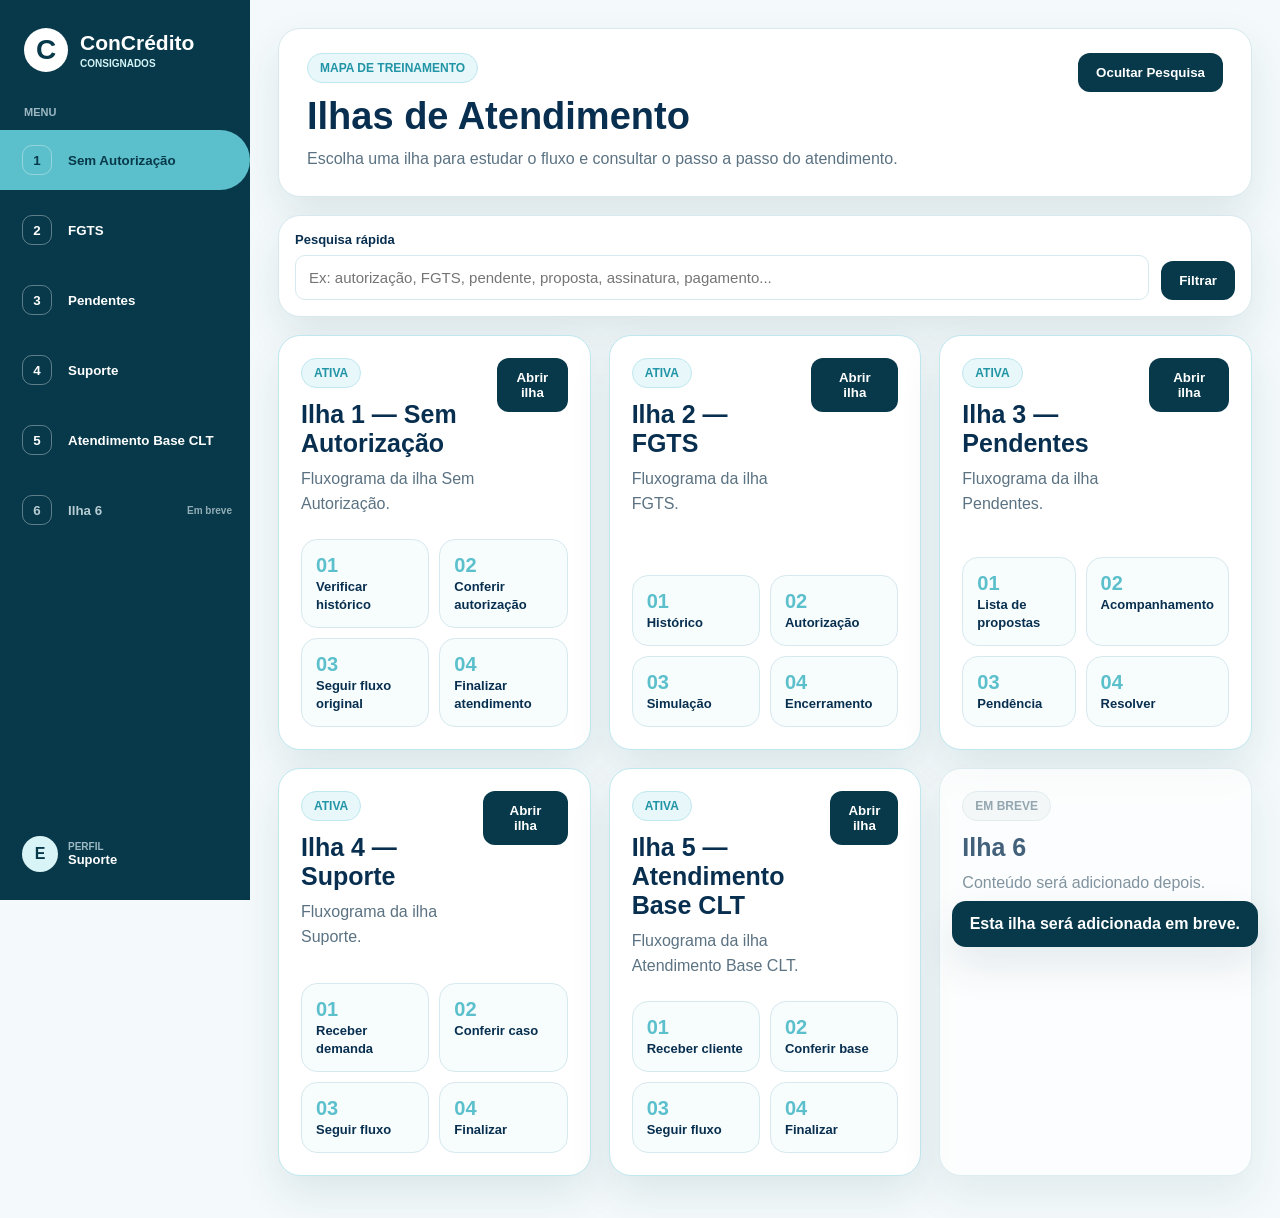
==== index.html @ 7a8b7700 "Add files via upload" ====
<!DOCTYPE html>
<html lang="pt-BR">
<head><meta charset="UTF-8"><meta name="viewport" content="width=device-width, initial-scale=1.0"><title>Ilhas de Treinamento | ConCrédito</title><link rel="stylesheet" href="style.css"></head>
<body>
  <aside class="sidebar">
    <button class="brand brand-home" id="brandHome" type="button" title="Voltar para a tela inicial"><div class="brand-icon">C</div><div><strong>ConCrédito</strong><span>CONSIGNADOS</span></div></button>
    <div class="menu-label">MENU</div>
    <nav class="nav">
      <button class="nav-item active" data-island="sem"><span class="nav-ico">1</span><span>Sem Autorização</span></button>
      <button class="nav-item" data-island="fgts"><span class="nav-ico">2</span><span>FGTS</span></button>
      <button class="nav-item" data-island="pendentes"><span class="nav-ico">3</span><span>Pendentes</span></button>
      <button class="nav-item" data-island="suporte"><span class="nav-ico">4</span><span>Suporte</span></button>
      <button class="nav-item" data-island="baseclt"><span class="nav-ico">5</span><span>Atendimento Base CLT</span></button>
      <button class="nav-item locked"><span class="nav-ico">6</span><span>Ilha 6</span><small>Em breve</small></button>
    </nav>
    <div class="profile"><div class="avatar">E</div><div><span>PERFIL</span><strong>Suporte</strong></div></div>
  </aside>

  <main class="main">
    <header class="topbar"><div><span class="pill">Mapa de Treinamento</span><h1>Ilhas de Atendimento</h1><p>Escolha uma ilha para estudar o fluxo e consultar o passo a passo do atendimento.</p></div><button class="top-action" id="toggleSearch">Ocultar Pesquisa</button></header>
    <section class="quick-search" id="quickSearch"><label>Pesquisa rápida<input type="text" id="searchInput" placeholder="Ex: autorização, FGTS, pendente, proposta, assinatura, pagamento..."></label><button id="filterBtn">Filtrar</button></section>

    <section class="dashboard" id="dashboard">
      <article class="card active-card"><div class="card-header"><div><span class="status">Ativa</span><h2>Ilha 1 — Sem Autorização</h2><p>Fluxograma da ilha Sem Autorização.</p></div><button class="primary open-island" data-open="sem">Abrir ilha</button></div><div class="steps"><div><strong>01</strong><span>Verificar histórico</span></div><div><strong>02</strong><span>Conferir autorização</span></div><div><strong>03</strong><span>Seguir fluxo original</span></div><div><strong>04</strong><span>Finalizar atendimento</span></div></div></article>
      <article class="card active-card small-card"><div class="card-header"><div><span class="status">Ativa</span><h2>Ilha 2 — FGTS</h2><p>Fluxograma da ilha FGTS.</p></div><button class="primary open-island" data-open="fgts">Abrir ilha</button></div><div class="steps"><div><strong>01</strong><span>Histórico</span></div><div><strong>02</strong><span>Autorização</span></div><div><strong>03</strong><span>Simulação</span></div><div><strong>04</strong><span>Encerramento</span></div></div></article>
      <article class="card active-card small-card"><div class="card-header"><div><span class="status">Ativa</span><h2>Ilha 3 — Pendentes</h2><p>Fluxograma da ilha Pendentes.</p></div><button class="primary open-island" data-open="pendentes">Abrir ilha</button></div><div class="steps"><div><strong>01</strong><span>Lista de propostas</span></div><div><strong>02</strong><span>Acompanhamento</span></div><div><strong>03</strong><span>Pendência</span></div><div><strong>04</strong><span>Resolver</span></div></div></article>
      <article class="card active-card small-card"><div class="card-header"><div><span class="status">Ativa</span><h2>Ilha 4 — Suporte</h2><p>Fluxograma da ilha Suporte.</p></div><button class="primary open-island" data-open="suporte">Abrir ilha</button></div><div class="steps"><div><strong>01</strong><span>Receber demanda</span></div><div><strong>02</strong><span>Conferir caso</span></div><div><strong>03</strong><span>Seguir fluxo</span></div><div><strong>04</strong><span>Finalizar</span></div></div></article>
      <article class="card active-card small-card"><div class="card-header"><div><span class="status">Ativa</span><h2>Ilha 5 — Atendimento Base CLT</h2><p>Fluxograma da ilha Atendimento Base CLT.</p></div><button class="primary open-island" data-open="baseclt">Abrir ilha</button></div><div class="steps"><div><strong>01</strong><span>Receber cliente</span></div><div><strong>02</strong><span>Conferir base</span></div><div><strong>03</strong><span>Seguir fluxo</span></div><div><strong>04</strong><span>Finalizar</span></div></div></article>
      <article class="card locked-card"><span class="status muted">Em breve</span><h2>Ilha 6</h2><p>Conteúdo será adicionado depois.</p></article>
    </section>

    <section class="island-view" id="islandView">
      <div class="view-header"><div><span class="pill">Ilha ativa</span><h2 id="islandTitle">Sem Autorização</h2><p id="islandDesc">Visualize o fluxograma oficial incorporado diretamente do Miro.</p></div><div class="view-actions"><button class="secondary" id="fullBtn">Tela cheia</button><a class="secondary link-btn" id="pdfLink" href="assets/ilha-sem-autorizacao.pdf" target="_blank">PDF</a><button class="primary" id="backMap">Voltar ao mapa</button></div></div>
      <div class="flow-wrapper" id="flowWrapper"><img id="flowImage" src="assets/ilha-sem-autorizacao-visivel.png" width="4407" height="4593" alt="Fluxograma"><iframe id="miroFrame" class="miro-frame" src="" frameborder="0" scrolling="no" allow="fullscreen; clipboard-read; clipboard-write" allowfullscreen></iframe></div>
    </section>
  </main>
  <div class="toast" id="toast">Esta ilha será adicionada em breve.</div>
  <script>
    window.ILHAS = {
      sem: {title:"Sem Autorização", desc:"Fluxograma da ilha Sem Autorização.", image:"assets/ilha-sem-autorizacao-visivel.png", pdf:"assets/ilha-sem-autorizacao.pdf", width:4407, height:4593, fitZoom:0.34, visibleZoom:0.62, miro:"https://miro.com/app/live-embed/uXjVHEZw_Og=/?focusWidget=3458764676454977242&embedMode=view_only_without_ui&embedId=139109208889", miroOpen:"https://miro.com/app/board/uXjVHEZw_Og=/"},
      fgts: {title:"FGTS", desc:"Fluxograma da ilha FGTS.", image:"assets/ilha-fgts-visivel.png", pdf:"assets/ilha-fgts.pdf", width:4290, height:4719, fitZoom:0.34, visibleZoom:0.62, miro:"https://miro.com/app/live-embed/uXjVHEZw_Og=/?focusWidget=3458764676471872212&embedMode=view_only_without_ui&embedId=154525597341", miroOpen:"https://miro.com/app/board/uXjVHEZw_Og=/"},
      pendentes: {title:"Pendentes", desc:"Fluxograma da ilha Pendentes.", image:"assets/ilha-pendentes-visivel.png", pdf:"assets/ilha-pendentes.pdf", width:2571, height:3495, fitZoom:0.34, visibleZoom:0.62, miro:"https://miro.com/app/live-embed/uXjVHEZw_Og=/?focusWidget=3458764676541849241&embedMode=view_only_without_ui&embedId=528216711393", miroOpen:"https://miro.com/app/board/uXjVHEZw_Og=/"},
      suporte: {title:"Suporte", desc:"Fluxograma da ilha Suporte.", image:"", pdf:"assets/ilha-suporte.pdf", width:0, height:0, fitZoom:0.34, visibleZoom:0.62, miro:"https://miro.com/app/live-embed/uXjVHEZw_Og=/?focusWidget=3458764676012333990&embedMode=view_only_without_ui&embedId=400659696402", miroOpen:"https://miro.com/app/board/uXjVHEZw_Og=/"},
      baseclt: {title:"Atendimento Base CLT", desc:"Fluxograma da ilha Atendimento Base CLT.", image:"", pdf:"assets/ilha-atendimento-base-clt.pdf", width:0, height:0, fitZoom:0.34, visibleZoom:0.62, miro:"https://miro.com/app/live-embed/uXjVHEZw_Og=/?focusWidget=3458764676032969367&embedMode=view_only_without_ui&embedId=987034896039", miroOpen:"https://miro.com/app/board/uXjVHEZw_Og=/"}
    };
  </script>
  <script src="script.js"></script>
</body></html>
---- style.css ----
:root{--dark:#07394A;--turq:#5CC0CC;--bg:#F4FAFB;--line:#D7E9EE;--text:#082F4F;--muted:#5B7282;--shadow:0 18px 40px rgba(7,57,74,.10)}*{box-sizing:border-box}body{margin:0;min-height:100vh;font-family:Arial,Helvetica,sans-serif;color:var(--text);background:var(--bg);display:flex}button,input{font-family:inherit}.sidebar{width:250px;min-height:100vh;background:var(--dark);color:#fff;position:fixed;left:0;top:0;padding:28px 0;display:flex;flex-direction:column}.brand{display:flex;gap:12px;align-items:center;padding:0 24px 34px}.brand-home{width:100%;border:0;background:transparent;color:#fff;text-align:left;cursor:pointer}.brand-home:hover .brand-icon{transform:scale(1.04)}.brand-icon{width:44px;height:44px;transition:.2s;border-radius:50%;background:#fff;color:var(--dark);display:grid;place-items:center;font-size:28px;font-weight:900}.brand strong{display:block;font-size:21px}.brand span{font-size:10px;font-weight:900;color:#D4F4F7}.menu-label{color:#9DB8C2;font-size:11px;font-weight:900;padding:0 24px 12px}.nav{display:grid;gap:10px}.nav-item{width:100%;border:0;background:transparent;color:#fff;display:grid;grid-template-columns:34px 1fr auto;align-items:center;gap:12px;text-align:left;padding:15px 18px 15px 22px;cursor:pointer;font-weight:800;border-radius:0 999px 999px 0;transition:.2s}.nav-item:hover{background:rgba(255,255,255,.08)}.nav-item.active{background:var(--turq);color:var(--dark)}.nav-item.locked{color:#B6CBD2}.nav-item small{font-size:10px;opacity:.8}.nav-ico{width:30px;height:30px;border-radius:10px;border:1px solid rgba(255,255,255,.35);display:grid;place-items:center;font-weight:900}.profile{margin-top:auto;padding:20px 22px 0;display:flex;gap:10px;align-items:center}.avatar{width:36px;height:36px;border-radius:50%;display:grid;place-items:center;background:#D9F4F7;color:var(--dark);font-weight:900}.profile span{display:block;color:#9DB8C2;font-size:10px;font-weight:900}.profile strong{display:block;font-size:13px}.main{margin-left:250px;width:calc(100% - 250px);min-height:100vh;padding:28px 28px 42px}.topbar,.quick-search,.card,.view-header,.flow-wrapper,.zoom-info{background:#fff;border:1px solid var(--line);border-radius:22px;box-shadow:var(--shadow)}.topbar{padding:24px 28px;display:flex;justify-content:space-between;gap:18px;align-items:flex-start}.pill,.status{display:inline-flex;width:max-content;border-radius:999px;padding:7px 12px;background:#E7F7FA;color:#2194A5;border:1px solid #BFE8EF;font-size:12px;font-weight:900;text-transform:uppercase}.status.muted{background:#F3F7F8;color:#748A96;border-color:#DCE8EB}h1,h2{margin:12px 0 8px;color:var(--text)}h1{font-size:38px}h2{font-size:25px}p{color:var(--muted);line-height:1.6;margin:0}.top-action,.primary,.secondary,#filterBtn{border:0;border-radius:12px;cursor:pointer;font-weight:900;padding:12px 18px;text-decoration:none;display:inline-flex;align-items:center;justify-content:center}.top-action,.primary,#filterBtn{background:var(--dark);color:#fff}.secondary{background:#fff;color:var(--dark);border:1px solid var(--turq)}.quick-search{margin:18px 0;padding:16px;display:flex;gap:12px;align-items:flex-end}.quick-search label{flex:1;font-size:13px;font-weight:900}.quick-search input{margin-top:8px;width:100%;border:1px solid var(--line);border-radius:10px;padding:13px;font-size:15px}.dashboard{display:grid;grid-template-columns:repeat(3,minmax(0,1fr));gap:18px}.card{padding:22px;min-height:260px;display:flex;flex-direction:column}.active-card{border-color:#BFE8EF}.dashboard .active-card:first-child{grid-column:span 1}.small-card{grid-column:span 1}.card-header{display:flex;align-items:flex-start;justify-content:space-between;gap:16px}.steps{display:grid;grid-template-columns:repeat(2,1fr);gap:10px;margin-top:auto;padding-top:22px}.small-card .steps{grid-template-columns:repeat(2,1fr)}.steps div{background:#F7FCFD;border:1px solid var(--line);border-radius:16px;padding:14px}.steps strong{display:block;color:var(--turq);font-size:20px}.steps span{font-weight:800;font-size:13px}.locked-card{opacity:.75}.island-view{display:none;margin-top:18px}.island-view.active{display:block}.view-header{padding:22px;display:flex;justify-content:space-between;gap:16px;align-items:flex-start}.view-actions{display:flex;gap:10px;flex-wrap:wrap}.zoom-info{margin:16px 0;padding:14px 16px;color:var(--muted)}.flow-wrapper{height:calc(100vh - 315px);min-height:690px;overflow:auto;padding:0;cursor:grab;background:#fff;position:relative}.flow-wrapper:active{cursor:grabbing}.flow-wrapper img{display:block;max-width:none;height:auto;transform-origin:top left;transition:transform .12s ease;user-select:none;-webkit-user-drag:none}.toast{position:fixed;right:22px;bottom:22px;background:var(--dark);color:#fff;padding:14px 18px;border-radius:14px;box-shadow:var(--shadow);transform:translateY(150%);transition:.25s;font-weight:800}.toast.show{transform:translateY(0)}.hidden{display:none!important}@media(max-width:1000px){.sidebar{width:82px}.brand div:not(.brand-icon),.menu-label,.nav-item span:not(.nav-ico),.nav-item small,.profile div{display:none}.nav-item{grid-template-columns:1fr;border-radius:0 22px 22px 0;justify-items:center}.main{margin-left:82px;width:calc(100% - 82px)}.dashboard{grid-template-columns:1fr}.dashboard .active-card:first-child,.active-card,.small-card{grid-column:span 1}.steps,.small-card .steps{grid-template-columns:1fr 1fr}.topbar,.view-header,.quick-search{flex-direction:column}}@media(max-width:620px){.main{padding:18px}.steps,.small-card .steps{grid-template-columns:1fr}h1{font-size:30px}.flow-wrapper{min-height:560px}}.miro-frame{display:none;width:100%;height:100%;min-height:690px;border:0;background:#fff;border-radius:20px}.flow-wrapper.miro-mode{padding:0;overflow:hidden;cursor:default}.view-actions button:disabled{opacity:.45;cursor:not-allowed}.flow-wrapper:fullscreen{height:100vh!important;min-height:100vh;border-radius:0}.flow-wrapper:fullscreen .miro-frame{height:100vh!important;min-height:100vh;border-radius:0}
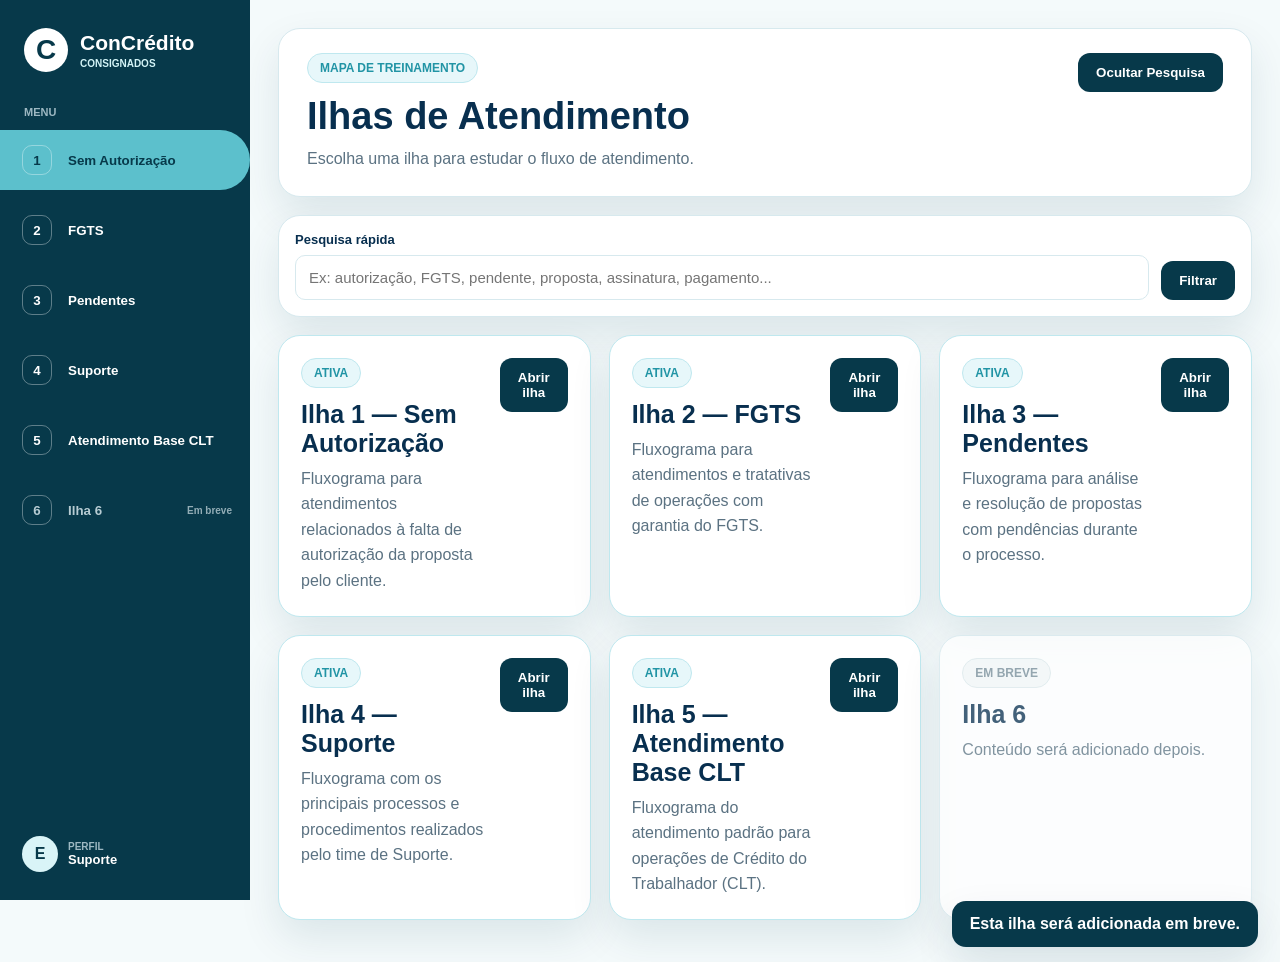
==== commit 64d83454: "Add files via upload" ====
--- a/index.html
+++ b/index.html
@@ -17,15 +17,15 @@
   </aside>
 
   <main class="main">
-    <header class="topbar"><div><span class="pill">Mapa de Treinamento</span><h1>Ilhas de Atendimento</h1><p>Escolha uma ilha para estudar o fluxo e consultar o passo a passo do atendimento.</p></div><button class="top-action" id="toggleSearch">Ocultar Pesquisa</button></header>
+    <header class="topbar"><div><span class="pill">Mapa de Treinamento</span><h1>Ilhas de Atendimento</h1><p>Escolha uma ilha para estudar o fluxo de atendimento.</p></div><button class="top-action" id="toggleSearch">Ocultar Pesquisa</button></header>
     <section class="quick-search" id="quickSearch"><label>Pesquisa rápida<input type="text" id="searchInput" placeholder="Ex: autorização, FGTS, pendente, proposta, assinatura, pagamento..."></label><button id="filterBtn">Filtrar</button></section>
 
     <section class="dashboard" id="dashboard">
-      <article class="card active-card"><div class="card-header"><div><span class="status">Ativa</span><h2>Ilha 1 — Sem Autorização</h2><p>Fluxograma da ilha Sem Autorização.</p></div><button class="primary open-island" data-open="sem">Abrir ilha</button></div><div class="steps"><div><strong>01</strong><span>Verificar histórico</span></div><div><strong>02</strong><span>Conferir autorização</span></div><div><strong>03</strong><span>Seguir fluxo original</span></div><div><strong>04</strong><span>Finalizar atendimento</span></div></div></article>
-      <article class="card active-card small-card"><div class="card-header"><div><span class="status">Ativa</span><h2>Ilha 2 — FGTS</h2><p>Fluxograma da ilha FGTS.</p></div><button class="primary open-island" data-open="fgts">Abrir ilha</button></div><div class="steps"><div><strong>01</strong><span>Histórico</span></div><div><strong>02</strong><span>Autorização</span></div><div><strong>03</strong><span>Simulação</span></div><div><strong>04</strong><span>Encerramento</span></div></div></article>
-      <article class="card active-card small-card"><div class="card-header"><div><span class="status">Ativa</span><h2>Ilha 3 — Pendentes</h2><p>Fluxograma da ilha Pendentes.</p></div><button class="primary open-island" data-open="pendentes">Abrir ilha</button></div><div class="steps"><div><strong>01</strong><span>Lista de propostas</span></div><div><strong>02</strong><span>Acompanhamento</span></div><div><strong>03</strong><span>Pendência</span></div><div><strong>04</strong><span>Resolver</span></div></div></article>
-      <article class="card active-card small-card"><div class="card-header"><div><span class="status">Ativa</span><h2>Ilha 4 — Suporte</h2><p>Fluxograma da ilha Suporte.</p></div><button class="primary open-island" data-open="suporte">Abrir ilha</button></div><div class="steps"><div><strong>01</strong><span>Receber demanda</span></div><div><strong>02</strong><span>Conferir caso</span></div><div><strong>03</strong><span>Seguir fluxo</span></div><div><strong>04</strong><span>Finalizar</span></div></div></article>
-      <article class="card active-card small-card"><div class="card-header"><div><span class="status">Ativa</span><h2>Ilha 5 — Atendimento Base CLT</h2><p>Fluxograma da ilha Atendimento Base CLT.</p></div><button class="primary open-island" data-open="baseclt">Abrir ilha</button></div><div class="steps"><div><strong>01</strong><span>Receber cliente</span></div><div><strong>02</strong><span>Conferir base</span></div><div><strong>03</strong><span>Seguir fluxo</span></div><div><strong>04</strong><span>Finalizar</span></div></div></article>
+      <article class="card active-card"><div class="card-header"><div><span class="status">Ativa</span><h2>Ilha 1 — Sem Autorização</h2><p>Fluxograma para atendimentos relacionados à falta de autorização da proposta pelo cliente.</p></div><button class="primary open-island" data-open="sem">Abrir ilha</button></div></article>
+      <article class="card active-card small-card"><div class="card-header"><div><span class="status">Ativa</span><h2>Ilha 2 — FGTS</h2><p>Fluxograma para atendimentos e tratativas de operações com garantia do FGTS.</p></div><button class="primary open-island" data-open="fgts">Abrir ilha</button></div></article>
+      <article class="card active-card small-card"><div class="card-header"><div><span class="status">Ativa</span><h2>Ilha 3 — Pendentes</h2><p>Fluxograma para análise e resolução de propostas com pendências durante o processo.</p></div><button class="primary open-island" data-open="pendentes">Abrir ilha</button></div></article>
+      <article class="card active-card small-card"><div class="card-header"><div><span class="status">Ativa</span><h2>Ilha 4 — Suporte</h2><p>Fluxograma com os principais processos e procedimentos realizados pelo time de Suporte.</p></div><button class="primary open-island" data-open="suporte">Abrir ilha</button></div></article>
+      <article class="card active-card small-card"><div class="card-header"><div><span class="status">Ativa</span><h2>Ilha 5 — Atendimento Base CLT</h2><p>Fluxograma do atendimento padrão para operações de Crédito do Trabalhador (CLT).</p></div><button class="primary open-island" data-open="baseclt">Abrir ilha</button></div></article>
       <article class="card locked-card"><span class="status muted">Em breve</span><h2>Ilha 6</h2><p>Conteúdo será adicionado depois.</p></article>
     </section>
 
@@ -37,11 +37,11 @@
   <div class="toast" id="toast">Esta ilha será adicionada em breve.</div>
   <script>
     window.ILHAS = {
-      sem: {title:"Sem Autorização", desc:"Fluxograma da ilha Sem Autorização.", image:"assets/ilha-sem-autorizacao-visivel.png", pdf:"assets/ilha-sem-autorizacao.pdf", width:4407, height:4593, fitZoom:0.34, visibleZoom:0.62, miro:"https://miro.com/app/live-embed/uXjVHEZw_Og=/?focusWidget=3458764676454977242&embedMode=view_only_without_ui&embedId=139109208889", miroOpen:"https://miro.com/app/board/uXjVHEZw_Og=/"},
-      fgts: {title:"FGTS", desc:"Fluxograma da ilha FGTS.", image:"assets/ilha-fgts-visivel.png", pdf:"assets/ilha-fgts.pdf", width:4290, height:4719, fitZoom:0.34, visibleZoom:0.62, miro:"https://miro.com/app/live-embed/uXjVHEZw_Og=/?focusWidget=3458764676471872212&embedMode=view_only_without_ui&embedId=154525597341", miroOpen:"https://miro.com/app/board/uXjVHEZw_Og=/"},
-      pendentes: {title:"Pendentes", desc:"Fluxograma da ilha Pendentes.", image:"assets/ilha-pendentes-visivel.png", pdf:"assets/ilha-pendentes.pdf", width:2571, height:3495, fitZoom:0.34, visibleZoom:0.62, miro:"https://miro.com/app/live-embed/uXjVHEZw_Og=/?focusWidget=3458764676541849241&embedMode=view_only_without_ui&embedId=528216711393", miroOpen:"https://miro.com/app/board/uXjVHEZw_Og=/"},
-      suporte: {title:"Suporte", desc:"Fluxograma da ilha Suporte.", image:"", pdf:"assets/ilha-suporte.pdf", width:0, height:0, fitZoom:0.34, visibleZoom:0.62, miro:"https://miro.com/app/live-embed/uXjVHEZw_Og=/?focusWidget=3458764676012333990&embedMode=view_only_without_ui&embedId=400659696402", miroOpen:"https://miro.com/app/board/uXjVHEZw_Og=/"},
-      baseclt: {title:"Atendimento Base CLT", desc:"Fluxograma da ilha Atendimento Base CLT.", image:"", pdf:"assets/ilha-atendimento-base-clt.pdf", width:0, height:0, fitZoom:0.34, visibleZoom:0.62, miro:"https://miro.com/app/live-embed/uXjVHEZw_Og=/?focusWidget=3458764676032969367&embedMode=view_only_without_ui&embedId=987034896039", miroOpen:"https://miro.com/app/board/uXjVHEZw_Og=/"}
+      sem: {title:"Sem Autorização", desc:"Fluxograma para atendimentos relacionados à falta de autorização da proposta pelo cliente.", image:"assets/ilha-sem-autorizacao-visivel.png", pdf:"assets/ilha-sem-autorizacao.pdf", width:4407, height:4593, fitZoom:0.34, visibleZoom:0.62, miro:"https://miro.com/app/live-embed/uXjVHEZw_Og=/?focusWidget=3458764676454977242&embedMode=view_only_without_ui&embedId=139109208889", miroOpen:"https://miro.com/app/board/uXjVHEZw_Og=/"},
+      fgts: {title:"FGTS", desc:"Fluxograma para atendimentos e tratativas de operações com garantia do FGTS.", image:"assets/ilha-fgts-visivel.png", pdf:"assets/ilha-fgts.pdf", width:4290, height:4719, fitZoom:0.34, visibleZoom:0.62, miro:"https://miro.com/app/live-embed/uXjVHEZw_Og=/?focusWidget=3458764676471872212&embedMode=view_only_without_ui&embedId=154525597341", miroOpen:"https://miro.com/app/board/uXjVHEZw_Og=/"},
+      pendentes: {title:"Pendentes", desc:"Fluxograma para análise e resolução de propostas com pendências durante o processo.", image:"assets/ilha-pendentes-visivel.png", pdf:"assets/ilha-pendentes.pdf", width:2571, height:3495, fitZoom:0.34, visibleZoom:0.62, miro:"https://miro.com/app/live-embed/uXjVHEZw_Og=/?focusWidget=3458764676541849241&embedMode=view_only_without_ui&embedId=528216711393", miroOpen:"https://miro.com/app/board/uXjVHEZw_Og=/"},
+      suporte: {title:"Suporte", desc:"Fluxograma com os principais processos e procedimentos realizados pelo time de Suporte.", image:"", pdf:"assets/ilha-suporte.pdf", width:0, height:0, fitZoom:0.34, visibleZoom:0.62, miro:"https://miro.com/app/live-embed/uXjVHEZw_Og=/?focusWidget=3458764676012333990&embedMode=view_only_without_ui&embedId=400659696402", miroOpen:"https://miro.com/app/board/uXjVHEZw_Og=/"},
+      baseclt: {title:"Atendimento Base CLT", desc:"Fluxograma do atendimento padrão para operações de Crédito do Trabalhador (CLT).", image:"", pdf:"assets/ilha-atendimento-base-clt.pdf", width:0, height:0, fitZoom:0.34, visibleZoom:0.62, miro:"https://miro.com/app/live-embed/uXjVHEZw_Og=/?focusWidget=3458764676032969367&embedMode=view_only_without_ui&embedId=987034896039", miroOpen:"https://miro.com/app/board/uXjVHEZw_Og=/"}
     };
   </script>
   <script src="script.js"></script>
--- a/style.css
+++ b/style.css
@@ -1 +1 @@
-:root{--dark:#07394A;--turq:#5CC0CC;--bg:#F4FAFB;--line:#D7E9EE;--text:#082F4F;--muted:#5B7282;--shadow:0 18px 40px rgba(7,57,74,.10)}*{box-sizing:border-box}body{margin:0;min-height:100vh;font-family:Arial,Helvetica,sans-serif;color:var(--text);background:var(--bg);display:flex}button,input{font-family:inherit}.sidebar{width:250px;min-height:100vh;background:var(--dark);color:#fff;position:fixed;left:0;top:0;padding:28px 0;display:flex;flex-direction:column}.brand{display:flex;gap:12px;align-items:center;padding:0 24px 34px}.brand-home{width:100%;border:0;background:transparent;color:#fff;text-align:left;cursor:pointer}.brand-home:hover .brand-icon{transform:scale(1.04)}.brand-icon{width:44px;height:44px;transition:.2s;border-radius:50%;background:#fff;color:var(--dark);display:grid;place-items:center;font-size:28px;font-weight:900}.brand strong{display:block;font-size:21px}.brand span{font-size:10px;font-weight:900;color:#D4F4F7}.menu-label{color:#9DB8C2;font-size:11px;font-weight:900;padding:0 24px 12px}.nav{display:grid;gap:10px}.nav-item{width:100%;border:0;background:transparent;color:#fff;display:grid;grid-template-columns:34px 1fr auto;align-items:center;gap:12px;text-align:left;padding:15px 18px 15px 22px;cursor:pointer;font-weight:800;border-radius:0 999px 999px 0;transition:.2s}.nav-item:hover{background:rgba(255,255,255,.08)}.nav-item.active{background:var(--turq);color:var(--dark)}.nav-item.locked{color:#B6CBD2}.nav-item small{font-size:10px;opacity:.8}.nav-ico{width:30px;height:30px;border-radius:10px;border:1px solid rgba(255,255,255,.35);display:grid;place-items:center;font-weight:900}.profile{margin-top:auto;padding:20px 22px 0;display:flex;gap:10px;align-items:center}.avatar{width:36px;height:36px;border-radius:50%;display:grid;place-items:center;background:#D9F4F7;color:var(--dark);font-weight:900}.profile span{display:block;color:#9DB8C2;font-size:10px;font-weight:900}.profile strong{display:block;font-size:13px}.main{margin-left:250px;width:calc(100% - 250px);min-height:100vh;padding:28px 28px 42px}.topbar,.quick-search,.card,.view-header,.flow-wrapper,.zoom-info{background:#fff;border:1px solid var(--line);border-radius:22px;box-shadow:var(--shadow)}.topbar{padding:24px 28px;display:flex;justify-content:space-between;gap:18px;align-items:flex-start}.pill,.status{display:inline-flex;width:max-content;border-radius:999px;padding:7px 12px;background:#E7F7FA;color:#2194A5;border:1px solid #BFE8EF;font-size:12px;font-weight:900;text-transform:uppercase}.status.muted{background:#F3F7F8;color:#748A96;border-color:#DCE8EB}h1,h2{margin:12px 0 8px;color:var(--text)}h1{font-size:38px}h2{font-size:25px}p{color:var(--muted);line-height:1.6;margin:0}.top-action,.primary,.secondary,#filterBtn{border:0;border-radius:12px;cursor:pointer;font-weight:900;padding:12px 18px;text-decoration:none;display:inline-flex;align-items:center;justify-content:center}.top-action,.primary,#filterBtn{background:var(--dark);color:#fff}.secondary{background:#fff;color:var(--dark);border:1px solid var(--turq)}.quick-search{margin:18px 0;padding:16px;display:flex;gap:12px;align-items:flex-end}.quick-search label{flex:1;font-size:13px;font-weight:900}.quick-search input{margin-top:8px;width:100%;border:1px solid var(--line);border-radius:10px;padding:13px;font-size:15px}.dashboard{display:grid;grid-template-columns:repeat(3,minmax(0,1fr));gap:18px}.card{padding:22px;min-height:260px;display:flex;flex-direction:column}.active-card{border-color:#BFE8EF}.dashboard .active-card:first-child{grid-column:span 1}.small-card{grid-column:span 1}.card-header{display:flex;align-items:flex-start;justify-content:space-between;gap:16px}.steps{display:grid;grid-template-columns:repeat(2,1fr);gap:10px;margin-top:auto;padding-top:22px}.small-card .steps{grid-template-columns:repeat(2,1fr)}.steps div{background:#F7FCFD;border:1px solid var(--line);border-radius:16px;padding:14px}.steps strong{display:block;color:var(--turq);font-size:20px}.steps span{font-weight:800;font-size:13px}.locked-card{opacity:.75}.island-view{display:none;margin-top:18px}.island-view.active{display:block}.view-header{padding:22px;display:flex;justify-content:space-between;gap:16px;align-items:flex-start}.view-actions{display:flex;gap:10px;flex-wrap:wrap}.zoom-info{margin:16px 0;padding:14px 16px;color:var(--muted)}.flow-wrapper{height:calc(100vh - 315px);min-height:690px;overflow:auto;padding:0;cursor:grab;background:#fff;position:relative}.flow-wrapper:active{cursor:grabbing}.flow-wrapper img{display:block;max-width:none;height:auto;transform-origin:top left;transition:transform .12s ease;user-select:none;-webkit-user-drag:none}.toast{position:fixed;right:22px;bottom:22px;background:var(--dark);color:#fff;padding:14px 18px;border-radius:14px;box-shadow:var(--shadow);transform:translateY(150%);transition:.25s;font-weight:800}.toast.show{transform:translateY(0)}.hidden{display:none!important}@media(max-width:1000px){.sidebar{width:82px}.brand div:not(.brand-icon),.menu-label,.nav-item span:not(.nav-ico),.nav-item small,.profile div{display:none}.nav-item{grid-template-columns:1fr;border-radius:0 22px 22px 0;justify-items:center}.main{margin-left:82px;width:calc(100% - 82px)}.dashboard{grid-template-columns:1fr}.dashboard .active-card:first-child,.active-card,.small-card{grid-column:span 1}.steps,.small-card .steps{grid-template-columns:1fr 1fr}.topbar,.view-header,.quick-search{flex-direction:column}}@media(max-width:620px){.main{padding:18px}.steps,.small-card .steps{grid-template-columns:1fr}h1{font-size:30px}.flow-wrapper{min-height:560px}}.miro-frame{display:none;width:100%;height:100%;min-height:690px;border:0;background:#fff;border-radius:20px}.flow-wrapper.miro-mode{padding:0;overflow:hidden;cursor:default}.view-actions button:disabled{opacity:.45;cursor:not-allowed}.flow-wrapper:fullscreen{height:100vh!important;min-height:100vh;border-radius:0}.flow-wrapper:fullscreen .miro-frame{height:100vh!important;min-height:100vh;border-radius:0}
+:root{--dark:#07394A;--turq:#5CC0CC;--bg:#F4FAFB;--line:#D7E9EE;--text:#082F4F;--muted:#5B7282;--shadow:0 18px 40px rgba(7,57,74,.10)}*{box-sizing:border-box}body{margin:0;min-height:100vh;font-family:Arial,Helvetica,sans-serif;color:var(--text);background:var(--bg);display:flex}button,input{font-family:inherit}.sidebar{width:250px;min-height:100vh;background:var(--dark);color:#fff;position:fixed;left:0;top:0;padding:28px 0;display:flex;flex-direction:column}.brand{display:flex;gap:12px;align-items:center;padding:0 24px 34px}.brand-home{width:100%;border:0;background:transparent;color:#fff;text-align:left;cursor:pointer}.brand-home:hover .brand-icon{transform:scale(1.04)}.brand-icon{width:44px;height:44px;transition:.2s;border-radius:50%;background:#fff;color:var(--dark);display:grid;place-items:center;font-size:28px;font-weight:900}.brand strong{display:block;font-size:21px}.brand span{font-size:10px;font-weight:900;color:#D4F4F7}.menu-label{color:#9DB8C2;font-size:11px;font-weight:900;padding:0 24px 12px}.nav{display:grid;gap:10px}.nav-item{width:100%;border:0;background:transparent;color:#fff;display:grid;grid-template-columns:34px 1fr auto;align-items:center;gap:12px;text-align:left;padding:15px 18px 15px 22px;cursor:pointer;font-weight:800;border-radius:0 999px 999px 0;transition:.2s}.nav-item:hover{background:rgba(255,255,255,.08)}.nav-item.active{background:var(--turq);color:var(--dark)}.nav-item.locked{color:#B6CBD2}.nav-item small{font-size:10px;opacity:.8}.nav-ico{width:30px;height:30px;border-radius:10px;border:1px solid rgba(255,255,255,.35);display:grid;place-items:center;font-weight:900}.profile{margin-top:auto;padding:20px 22px 0;display:flex;gap:10px;align-items:center}.avatar{width:36px;height:36px;border-radius:50%;display:grid;place-items:center;background:#D9F4F7;color:var(--dark);font-weight:900}.profile span{display:block;color:#9DB8C2;font-size:10px;font-weight:900}.profile strong{display:block;font-size:13px}.main{margin-left:250px;width:calc(100% - 250px);min-height:100vh;padding:28px 28px 42px}.topbar,.quick-search,.card,.view-header,.flow-wrapper,.zoom-info{background:#fff;border:1px solid var(--line);border-radius:22px;box-shadow:var(--shadow)}.topbar{padding:24px 28px;display:flex;justify-content:space-between;gap:18px;align-items:flex-start}.pill,.status{display:inline-flex;width:max-content;border-radius:999px;padding:7px 12px;background:#E7F7FA;color:#2194A5;border:1px solid #BFE8EF;font-size:12px;font-weight:900;text-transform:uppercase}.status.muted{background:#F3F7F8;color:#748A96;border-color:#DCE8EB}h1,h2{margin:12px 0 8px;color:var(--text)}h1{font-size:38px}h2{font-size:25px}p{color:var(--muted);line-height:1.6;margin:0}.top-action,.primary,.secondary,#filterBtn{border:0;border-radius:12px;cursor:pointer;font-weight:900;padding:12px 18px;text-decoration:none;display:inline-flex;align-items:center;justify-content:center}.top-action,.primary,#filterBtn{background:var(--dark);color:#fff}.secondary{background:#fff;color:var(--dark);border:1px solid var(--turq)}.quick-search{margin:18px 0;padding:16px;display:flex;gap:12px;align-items:flex-end}.quick-search label{flex:1;font-size:13px;font-weight:900}.quick-search input{margin-top:8px;width:100%;border:1px solid var(--line);border-radius:10px;padding:13px;font-size:15px}.dashboard{display:grid;grid-template-columns:repeat(3,minmax(0,1fr));gap:18px}.card{padding:22px;min-height:190px;display:flex;flex-direction:column}.active-card{border-color:#BFE8EF}.dashboard .active-card:first-child{grid-column:span 1}.small-card{grid-column:span 1}.card-header{display:flex;align-items:flex-start;justify-content:space-between;gap:16px}.steps{display:grid;grid-template-columns:repeat(2,1fr);gap:10px;margin-top:auto;padding-top:22px}.small-card .steps{grid-template-columns:repeat(2,1fr)}.steps div{background:#F7FCFD;border:1px solid var(--line);border-radius:16px;padding:14px}.steps strong{display:block;color:var(--turq);font-size:20px}.steps span{font-weight:800;font-size:13px}.locked-card{opacity:.75}.island-view{display:none;margin-top:18px}.island-view.active{display:block}.view-header{padding:22px;display:flex;justify-content:space-between;gap:16px;align-items:flex-start}.view-actions{display:flex;gap:10px;flex-wrap:wrap}.zoom-info{margin:16px 0;padding:14px 16px;color:var(--muted)}.flow-wrapper{height:calc(100vh - 315px);min-height:690px;overflow:auto;padding:0;cursor:grab;background:#fff;position:relative}.flow-wrapper:active{cursor:grabbing}.flow-wrapper img{display:block;max-width:none;height:auto;transform-origin:top left;transition:transform .12s ease;user-select:none;-webkit-user-drag:none}.toast{position:fixed;right:22px;bottom:22px;background:var(--dark);color:#fff;padding:14px 18px;border-radius:14px;box-shadow:var(--shadow);transform:translateY(150%);transition:.25s;font-weight:800}.toast.show{transform:translateY(0)}.hidden{display:none!important}@media(max-width:1000px){.sidebar{width:82px}.brand div:not(.brand-icon),.menu-label,.nav-item span:not(.nav-ico),.nav-item small,.profile div{display:none}.nav-item{grid-template-columns:1fr;border-radius:0 22px 22px 0;justify-items:center}.main{margin-left:82px;width:calc(100% - 82px)}.dashboard{grid-template-columns:1fr}.dashboard .active-card:first-child,.active-card,.small-card{grid-column:span 1}.steps,.small-card .steps{grid-template-columns:1fr 1fr}.topbar,.view-header,.quick-search{flex-direction:column}}@media(max-width:620px){.main{padding:18px}.steps,.small-card .steps{grid-template-columns:1fr}h1{font-size:30px}.flow-wrapper{min-height:560px}}.miro-frame{display:none;width:100%;height:100%;min-height:690px;border:0;background:#fff;border-radius:20px}.flow-wrapper.miro-mode{padding:0;overflow:hidden;cursor:default}.view-actions button:disabled{opacity:.45;cursor:not-allowed}.flow-wrapper:fullscreen{height:100vh!important;min-height:100vh;border-radius:0}.flow-wrapper:fullscreen .miro-frame{height:100vh!important;min-height:100vh;border-radius:0}
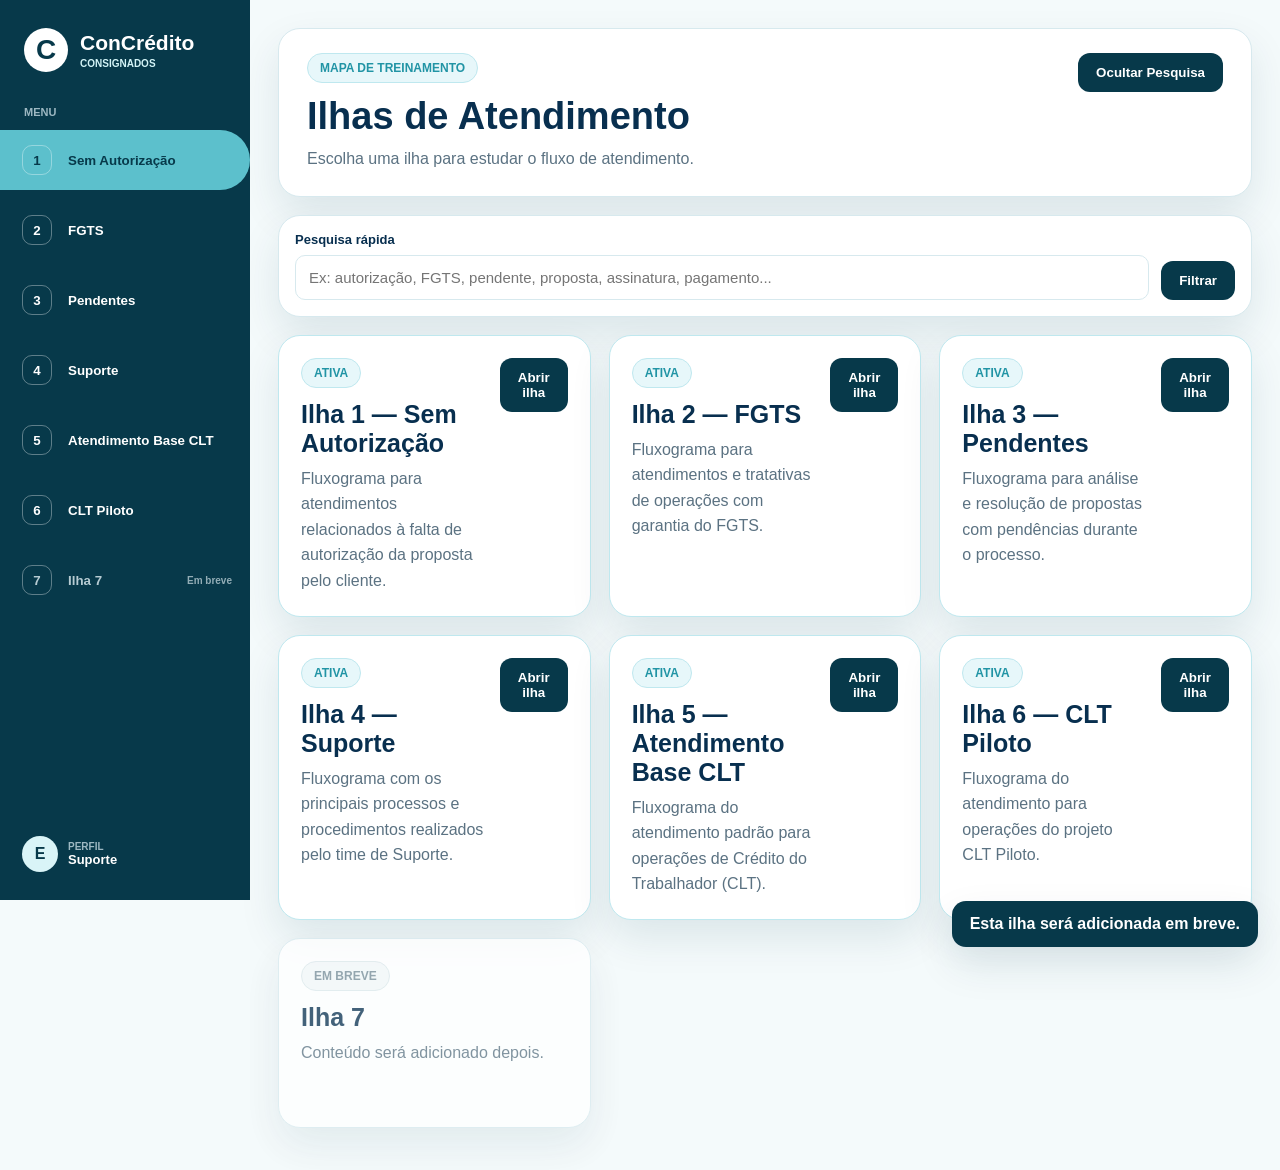
==== commit 2237ab79: "Add files via upload" ====
--- a/index.html
+++ b/index.html
@@ -11,7 +11,8 @@
       <button class="nav-item" data-island="pendentes"><span class="nav-ico">3</span><span>Pendentes</span></button>
       <button class="nav-item" data-island="suporte"><span class="nav-ico">4</span><span>Suporte</span></button>
       <button class="nav-item" data-island="baseclt"><span class="nav-ico">5</span><span>Atendimento Base CLT</span></button>
-      <button class="nav-item locked"><span class="nav-ico">6</span><span>Ilha 6</span><small>Em breve</small></button>
+      <button class="nav-item" data-island="cltpiloto"><span class="nav-ico">6</span><span>CLT Piloto</span></button>
+      <button class="nav-item locked"><span class="nav-ico">7</span><span>Ilha 7</span><small>Em breve</small></button>
     </nav>
     <div class="profile"><div class="avatar">E</div><div><span>PERFIL</span><strong>Suporte</strong></div></div>
   </aside>
@@ -26,7 +27,8 @@
       <article class="card active-card small-card"><div class="card-header"><div><span class="status">Ativa</span><h2>Ilha 3 — Pendentes</h2><p>Fluxograma para análise e resolução de propostas com pendências durante o processo.</p></div><button class="primary open-island" data-open="pendentes">Abrir ilha</button></div></article>
       <article class="card active-card small-card"><div class="card-header"><div><span class="status">Ativa</span><h2>Ilha 4 — Suporte</h2><p>Fluxograma com os principais processos e procedimentos realizados pelo time de Suporte.</p></div><button class="primary open-island" data-open="suporte">Abrir ilha</button></div></article>
       <article class="card active-card small-card"><div class="card-header"><div><span class="status">Ativa</span><h2>Ilha 5 — Atendimento Base CLT</h2><p>Fluxograma do atendimento padrão para operações de Crédito do Trabalhador (CLT).</p></div><button class="primary open-island" data-open="baseclt">Abrir ilha</button></div></article>
-      <article class="card locked-card"><span class="status muted">Em breve</span><h2>Ilha 6</h2><p>Conteúdo será adicionado depois.</p></article>
+      <article class="card active-card small-card"><div class="card-header"><div><span class="status">Ativa</span><h2>Ilha 6 — CLT Piloto</h2><p>Fluxograma do atendimento para operações do projeto CLT Piloto.</p></div><button class="primary open-island" data-open="cltpiloto">Abrir ilha</button></div></article>
+      <article class="card locked-card"><span class="status muted">Em breve</span><h2>Ilha 7</h2><p>Conteúdo será adicionado depois.</p></article>
     </section>
 
     <section class="island-view" id="islandView">
@@ -41,7 +43,8 @@
       fgts: {title:"FGTS", desc:"Fluxograma para atendimentos e tratativas de operações com garantia do FGTS.", image:"assets/ilha-fgts-visivel.png", pdf:"assets/ilha-fgts.pdf", width:4290, height:4719, fitZoom:0.34, visibleZoom:0.62, miro:"https://miro.com/app/live-embed/uXjVHEZw_Og=/?focusWidget=3458764676471872212&embedMode=view_only_without_ui&embedId=154525597341", miroOpen:"https://miro.com/app/board/uXjVHEZw_Og=/"},
       pendentes: {title:"Pendentes", desc:"Fluxograma para análise e resolução de propostas com pendências durante o processo.", image:"assets/ilha-pendentes-visivel.png", pdf:"assets/ilha-pendentes.pdf", width:2571, height:3495, fitZoom:0.34, visibleZoom:0.62, miro:"https://miro.com/app/live-embed/uXjVHEZw_Og=/?focusWidget=3458764676541849241&embedMode=view_only_without_ui&embedId=528216711393", miroOpen:"https://miro.com/app/board/uXjVHEZw_Og=/"},
       suporte: {title:"Suporte", desc:"Fluxograma com os principais processos e procedimentos realizados pelo time de Suporte.", image:"", pdf:"assets/ilha-suporte.pdf", width:0, height:0, fitZoom:0.34, visibleZoom:0.62, miro:"https://miro.com/app/live-embed/uXjVHEZw_Og=/?focusWidget=3458764676012333990&embedMode=view_only_without_ui&embedId=400659696402", miroOpen:"https://miro.com/app/board/uXjVHEZw_Og=/"},
-      baseclt: {title:"Atendimento Base CLT", desc:"Fluxograma do atendimento padrão para operações de Crédito do Trabalhador (CLT).", image:"", pdf:"assets/ilha-atendimento-base-clt.pdf", width:0, height:0, fitZoom:0.34, visibleZoom:0.62, miro:"https://miro.com/app/live-embed/uXjVHEZw_Og=/?focusWidget=3458764676032969367&embedMode=view_only_without_ui&embedId=987034896039", miroOpen:"https://miro.com/app/board/uXjVHEZw_Og=/"}
+      baseclt: {title:"Atendimento Base CLT", desc:"Fluxograma do atendimento padrão para operações de Crédito do Trabalhador (CLT).", image:"", pdf:"assets/ilha-atendimento-base-clt.pdf", width:0, height:0, fitZoom:0.34, visibleZoom:0.62, miro:"https://miro.com/app/live-embed/uXjVHEZw_Og=/?focusWidget=3458764676032969367&embedMode=view_only_without_ui&embedId=987034896039", miroOpen:"https://miro.com/app/board/uXjVHEZw_Og=/"},
+      cltpiloto: {title:"CLT Piloto", desc:"Fluxograma do atendimento para operações do projeto CLT Piloto.", image:"", pdf:"", width:0, height:0, fitZoom:0.34, visibleZoom:0.62, miro:"https://miro.com/app/live-embed/uXjVHBssTB8=/?focusWidget=3458764676556776276&embedMode=view_only_without_ui&embedId=595463422491", miroOpen:"https://miro.com/app/board/uXjVHBssTB8=/"}
     };
   </script>
   <script src="script.js"></script>
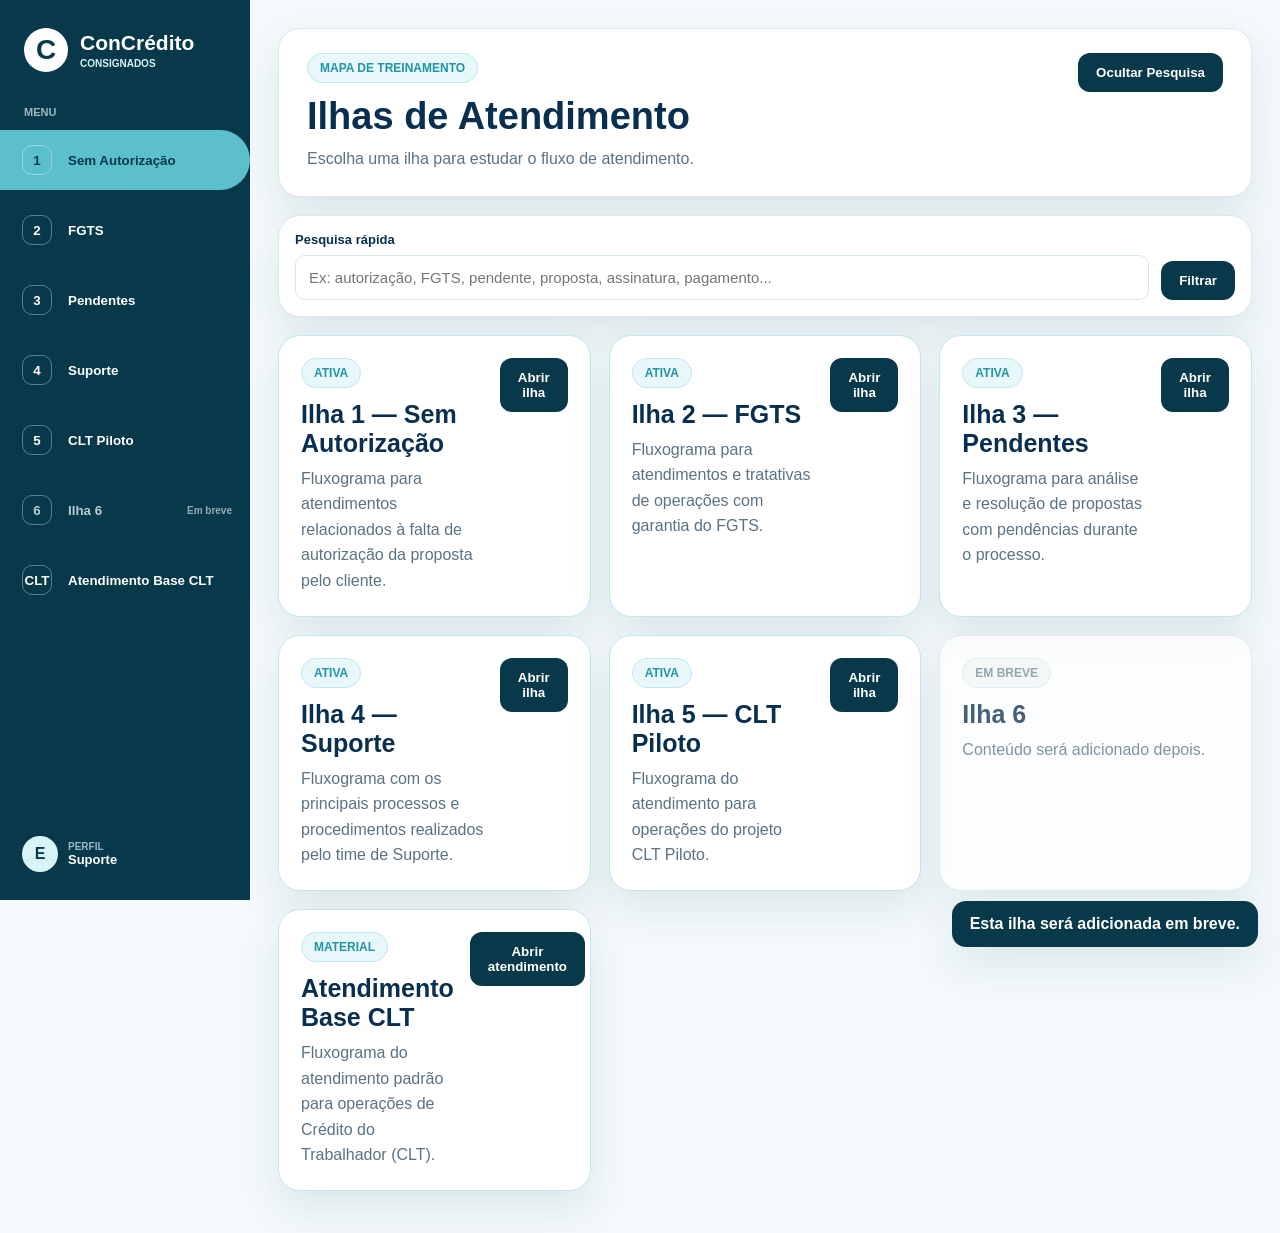
==== commit 7488eb61: "Add files via upload" ====
--- a/index.html
+++ b/index.html
@@ -10,9 +10,9 @@
       <button class="nav-item" data-island="fgts"><span class="nav-ico">2</span><span>FGTS</span></button>
       <button class="nav-item" data-island="pendentes"><span class="nav-ico">3</span><span>Pendentes</span></button>
       <button class="nav-item" data-island="suporte"><span class="nav-ico">4</span><span>Suporte</span></button>
-      <button class="nav-item" data-island="baseclt"><span class="nav-ico">5</span><span>Atendimento Base CLT</span></button>
-      <button class="nav-item" data-island="cltpiloto"><span class="nav-ico">6</span><span>CLT Piloto</span></button>
-      <button class="nav-item locked"><span class="nav-ico">7</span><span>Ilha 7</span><small>Em breve</small></button>
+      <button class="nav-item" data-island="cltpiloto"><span class="nav-ico">5</span><span>CLT Piloto</span></button>
+      <button class="nav-item locked"><span class="nav-ico">6</span><span>Ilha 6</span><small>Em breve</small></button>
+      <button class="nav-item" data-island="baseclt"><span class="nav-ico">CLT</span><span>Atendimento Base CLT</span></button>
     </nav>
     <div class="profile"><div class="avatar">E</div><div><span>PERFIL</span><strong>Suporte</strong></div></div>
   </aside>
@@ -26,13 +26,13 @@
       <article class="card active-card small-card"><div class="card-header"><div><span class="status">Ativa</span><h2>Ilha 2 — FGTS</h2><p>Fluxograma para atendimentos e tratativas de operações com garantia do FGTS.</p></div><button class="primary open-island" data-open="fgts">Abrir ilha</button></div></article>
       <article class="card active-card small-card"><div class="card-header"><div><span class="status">Ativa</span><h2>Ilha 3 — Pendentes</h2><p>Fluxograma para análise e resolução de propostas com pendências durante o processo.</p></div><button class="primary open-island" data-open="pendentes">Abrir ilha</button></div></article>
       <article class="card active-card small-card"><div class="card-header"><div><span class="status">Ativa</span><h2>Ilha 4 — Suporte</h2><p>Fluxograma com os principais processos e procedimentos realizados pelo time de Suporte.</p></div><button class="primary open-island" data-open="suporte">Abrir ilha</button></div></article>
-      <article class="card active-card small-card"><div class="card-header"><div><span class="status">Ativa</span><h2>Ilha 5 — Atendimento Base CLT</h2><p>Fluxograma do atendimento padrão para operações de Crédito do Trabalhador (CLT).</p></div><button class="primary open-island" data-open="baseclt">Abrir ilha</button></div></article>
-      <article class="card active-card small-card"><div class="card-header"><div><span class="status">Ativa</span><h2>Ilha 6 — CLT Piloto</h2><p>Fluxograma do atendimento para operações do projeto CLT Piloto.</p></div><button class="primary open-island" data-open="cltpiloto">Abrir ilha</button></div></article>
-      <article class="card locked-card"><span class="status muted">Em breve</span><h2>Ilha 7</h2><p>Conteúdo será adicionado depois.</p></article>
+      <article class="card active-card small-card"><div class="card-header"><div><span class="status">Ativa</span><h2>Ilha 5 — CLT Piloto</h2><p>Fluxograma do atendimento para operações do projeto CLT Piloto.</p></div><button class="primary open-island" data-open="cltpiloto">Abrir ilha</button></div></article>
+      <article class="card locked-card"><span class="status muted">Em breve</span><h2>Ilha 6</h2><p>Conteúdo será adicionado depois.</p></article>
+      <article class="card active-card small-card"><div class="card-header"><div><span class="status">Material</span><h2>Atendimento Base CLT</h2><p>Fluxograma do atendimento padrão para operações de Crédito do Trabalhador (CLT).</p></div><button class="primary open-island" data-open="baseclt">Abrir atendimento</button></div></article>
     </section>
 
     <section class="island-view" id="islandView">
-      <div class="view-header"><div><span class="pill">Ilha ativa</span><h2 id="islandTitle">Sem Autorização</h2><p id="islandDesc">Visualize o fluxograma oficial incorporado diretamente do Miro.</p></div><div class="view-actions"><button class="secondary" id="fullBtn">Tela cheia</button><a class="secondary link-btn" id="pdfLink" href="assets/ilha-sem-autorizacao.pdf" target="_blank">PDF</a><button class="primary" id="backMap">Voltar ao mapa</button></div></div>
+      <div class="view-header"><div><span class="pill" id="viewerPill">Ilha ativa</span><h2 id="islandTitle">Sem Autorização</h2><p id="islandDesc">Visualize o fluxograma oficial incorporado diretamente do Miro.</p></div><div class="view-actions"><button class="secondary" id="fullBtn">Tela cheia</button><a class="secondary link-btn" id="pdfLink" href="assets/ilha-sem-autorizacao.pdf" target="_blank">PDF</a><button class="primary" id="backMap">Voltar ao mapa</button></div></div>
       <div class="flow-wrapper" id="flowWrapper"><img id="flowImage" src="assets/ilha-sem-autorizacao-visivel.png" width="4407" height="4593" alt="Fluxograma"><iframe id="miroFrame" class="miro-frame" src="" frameborder="0" scrolling="no" allow="fullscreen; clipboard-read; clipboard-write" allowfullscreen></iframe></div>
     </section>
   </main>
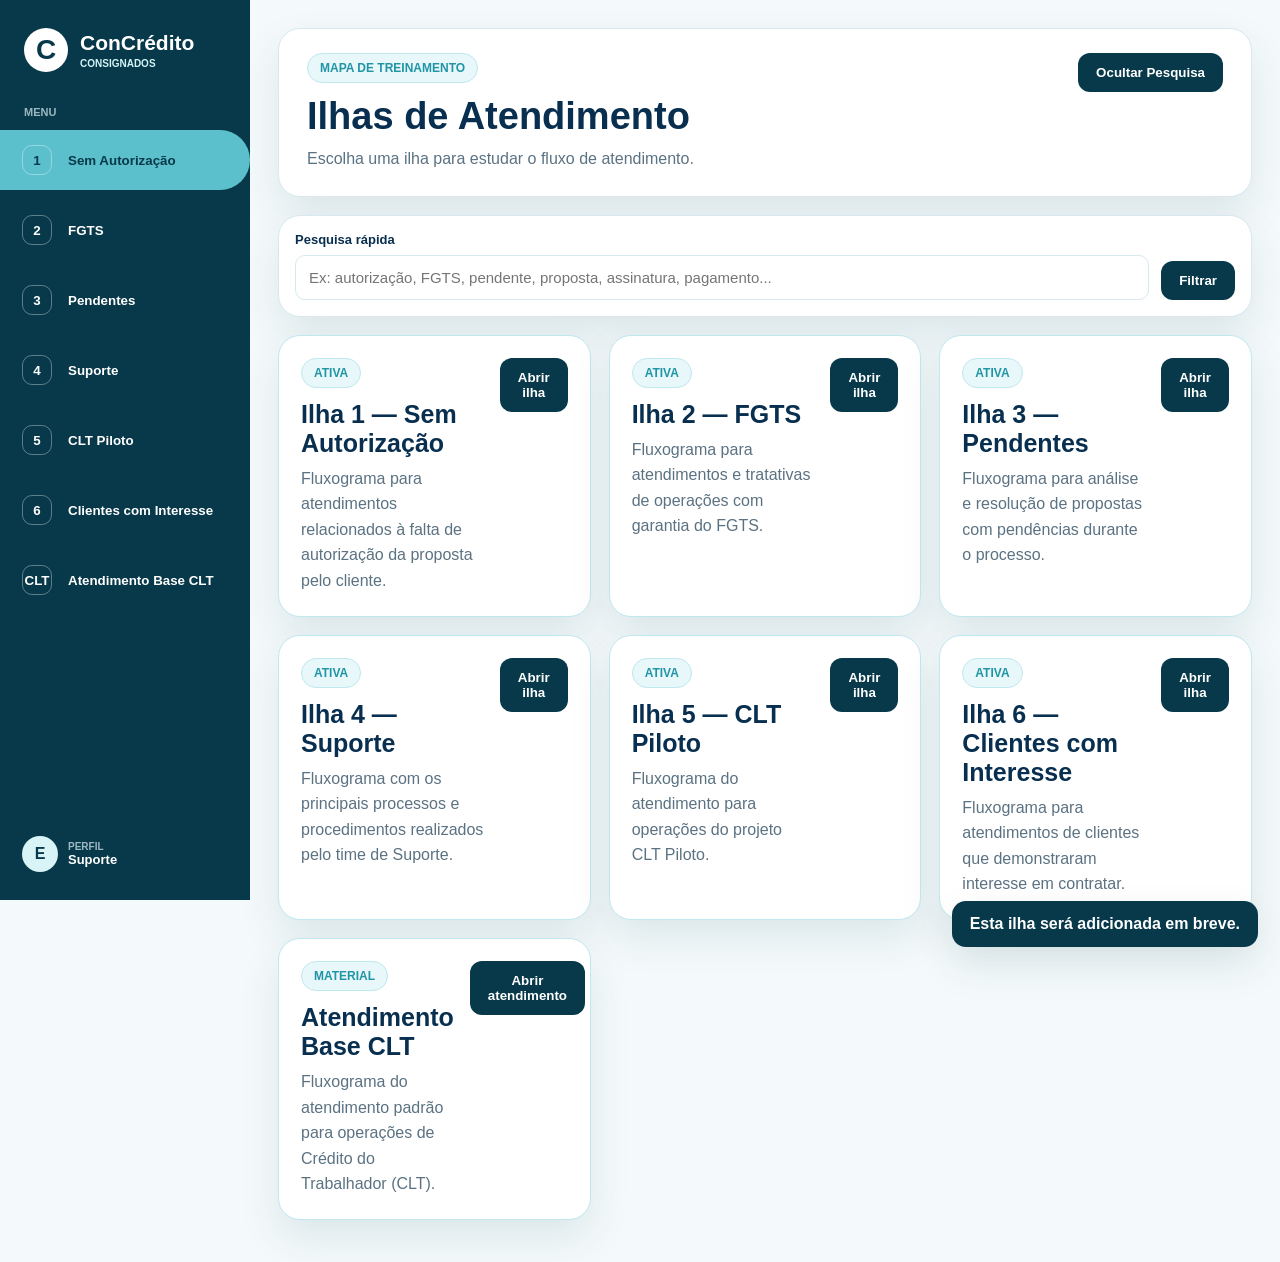
==== commit 3321c28f: "Add files via upload" ====
--- a/index.html
+++ b/index.html
@@ -11,7 +11,7 @@
       <button class="nav-item" data-island="pendentes"><span class="nav-ico">3</span><span>Pendentes</span></button>
       <button class="nav-item" data-island="suporte"><span class="nav-ico">4</span><span>Suporte</span></button>
       <button class="nav-item" data-island="cltpiloto"><span class="nav-ico">5</span><span>CLT Piloto</span></button>
-      <button class="nav-item locked"><span class="nav-ico">6</span><span>Ilha 6</span><small>Em breve</small></button>
+      <button class="nav-item" data-island="interesse"><span class="nav-ico">6</span><span>Clientes com Interesse</span></button>
       <button class="nav-item" data-island="baseclt"><span class="nav-ico">CLT</span><span>Atendimento Base CLT</span></button>
     </nav>
     <div class="profile"><div class="avatar">E</div><div><span>PERFIL</span><strong>Suporte</strong></div></div>
@@ -27,7 +27,7 @@
       <article class="card active-card small-card"><div class="card-header"><div><span class="status">Ativa</span><h2>Ilha 3 — Pendentes</h2><p>Fluxograma para análise e resolução de propostas com pendências durante o processo.</p></div><button class="primary open-island" data-open="pendentes">Abrir ilha</button></div></article>
       <article class="card active-card small-card"><div class="card-header"><div><span class="status">Ativa</span><h2>Ilha 4 — Suporte</h2><p>Fluxograma com os principais processos e procedimentos realizados pelo time de Suporte.</p></div><button class="primary open-island" data-open="suporte">Abrir ilha</button></div></article>
       <article class="card active-card small-card"><div class="card-header"><div><span class="status">Ativa</span><h2>Ilha 5 — CLT Piloto</h2><p>Fluxograma do atendimento para operações do projeto CLT Piloto.</p></div><button class="primary open-island" data-open="cltpiloto">Abrir ilha</button></div></article>
-      <article class="card locked-card"><span class="status muted">Em breve</span><h2>Ilha 6</h2><p>Conteúdo será adicionado depois.</p></article>
+      <article class="card active-card small-card"><div class="card-header"><div><span class="status">Ativa</span><h2>Ilha 6 — Clientes com Interesse</h2><p>Fluxograma para atendimentos de clientes que demonstraram interesse em contratar.</p></div><button class="primary open-island" data-open="interesse">Abrir ilha</button></div></article>
       <article class="card active-card small-card"><div class="card-header"><div><span class="status">Material</span><h2>Atendimento Base CLT</h2><p>Fluxograma do atendimento padrão para operações de Crédito do Trabalhador (CLT).</p></div><button class="primary open-island" data-open="baseclt">Abrir atendimento</button></div></article>
     </section>
 
@@ -44,7 +44,8 @@
       pendentes: {title:"Pendentes", desc:"Fluxograma para análise e resolução de propostas com pendências durante o processo.", image:"assets/ilha-pendentes-visivel.png", pdf:"assets/ilha-pendentes.pdf", width:2571, height:3495, fitZoom:0.34, visibleZoom:0.62, miro:"https://miro.com/app/live-embed/uXjVHEZw_Og=/?focusWidget=3458764676541849241&embedMode=view_only_without_ui&embedId=528216711393", miroOpen:"https://miro.com/app/board/uXjVHEZw_Og=/"},
       suporte: {title:"Suporte", desc:"Fluxograma com os principais processos e procedimentos realizados pelo time de Suporte.", image:"", pdf:"assets/ilha-suporte.pdf", width:0, height:0, fitZoom:0.34, visibleZoom:0.62, miro:"https://miro.com/app/live-embed/uXjVHEZw_Og=/?focusWidget=3458764676012333990&embedMode=view_only_without_ui&embedId=400659696402", miroOpen:"https://miro.com/app/board/uXjVHEZw_Og=/"},
       baseclt: {title:"Atendimento Base CLT", desc:"Fluxograma do atendimento padrão para operações de Crédito do Trabalhador (CLT).", image:"", pdf:"assets/ilha-atendimento-base-clt.pdf", width:0, height:0, fitZoom:0.34, visibleZoom:0.62, miro:"https://miro.com/app/live-embed/uXjVHEZw_Og=/?focusWidget=3458764676032969367&embedMode=view_only_without_ui&embedId=987034896039", miroOpen:"https://miro.com/app/board/uXjVHEZw_Og=/"},
-      cltpiloto: {title:"CLT Piloto", desc:"Fluxograma do atendimento para operações do projeto CLT Piloto.", image:"", pdf:"", width:0, height:0, fitZoom:0.34, visibleZoom:0.62, miro:"https://miro.com/app/live-embed/uXjVHBssTB8=/?focusWidget=3458764676556776276&embedMode=view_only_without_ui&embedId=595463422491", miroOpen:"https://miro.com/app/board/uXjVHBssTB8=/"}
+      cltpiloto: {title:"CLT Piloto", desc:"Fluxograma do atendimento para operações do projeto CLT Piloto.", image:"", pdf:"assets/ilha-clt-piloto.pdf", width:0, height:0, fitZoom:0.34, visibleZoom:0.62, miro:"https://miro.com/app/live-embed/uXjVHBssTB8=/?focusWidget=3458764676556776276&embedMode=view_only_without_ui&embedId=179213903222", miroOpen:"https://miro.com/app/board/uXjVHBssTB8=/"},
+      interesse: {title:"Clientes com Interesse", desc:"Fluxograma para atendimentos de clientes que demonstraram interesse em contratar.", image:"", pdf:"assets/ilha-clientes-com-interesse.pdf", width:0, height:0, fitZoom:0.34, visibleZoom:0.62, miro:"https://miro.com/app/live-embed/uXjVHBssTB8=/?focusWidget=3458764676556776276&embedMode=view_only_without_ui&embedId=50032091654", miroOpen:"https://miro.com/app/board/uXjVHBssTB8=/"}
     };
   </script>
   <script src="script.js"></script>
